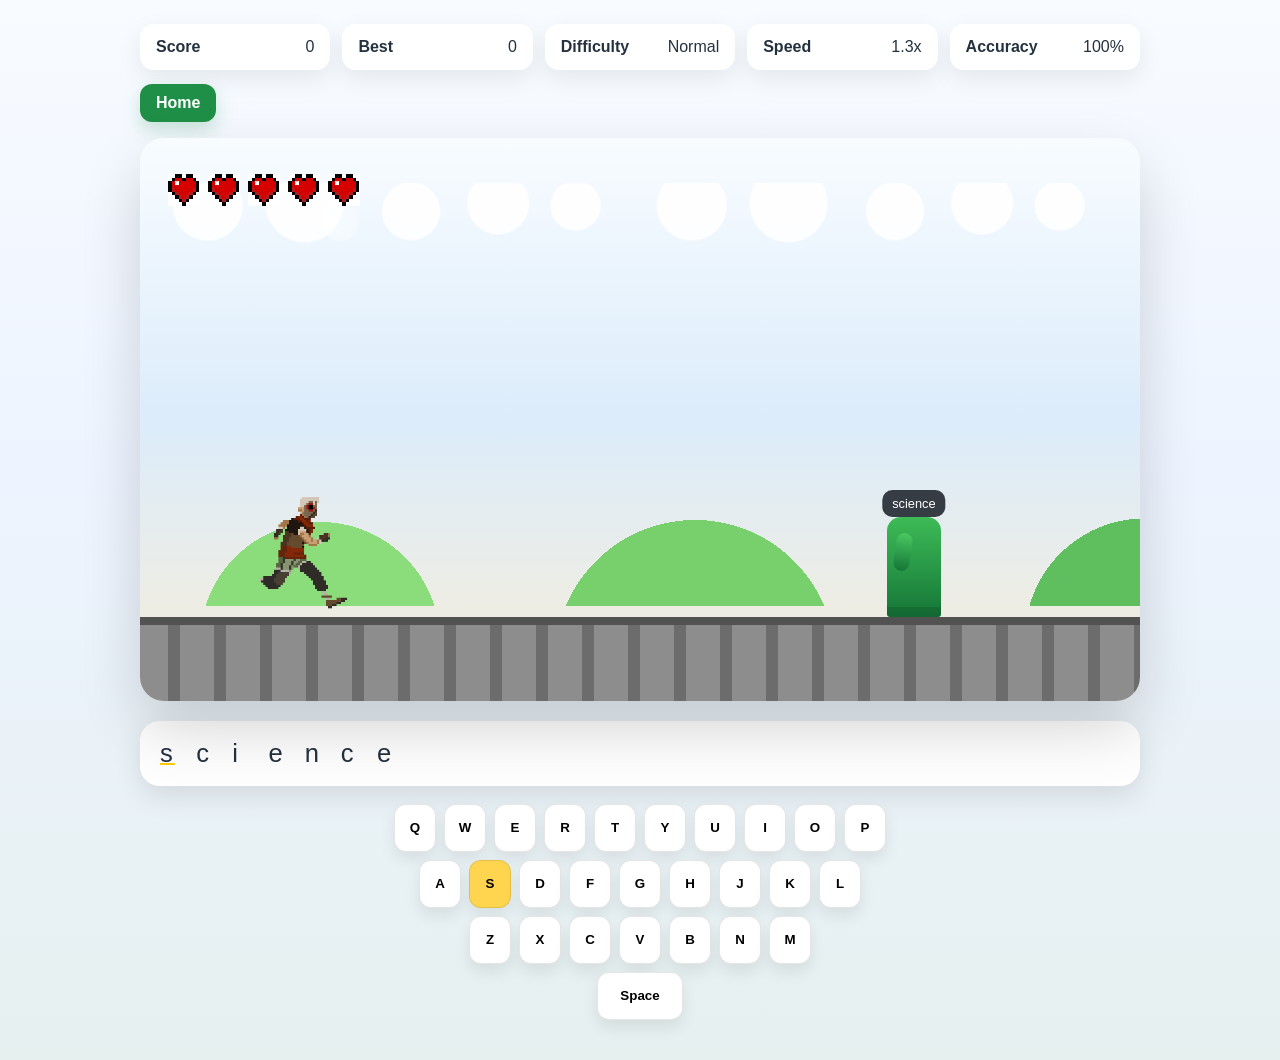
==== index.html @ 9a1c0c8f "Update index.html" ====
<!DOCTYPE html>
<html lang="en">
<head>
  <meta charset="UTF-8" />
  <meta name="viewport" content="width=device-width, initial-scale=1.0" />
  <title>Typing Dino</title>
  <link rel="stylesheet" href="style.css" />
</head>
<body>
  <div class="game-shell">
    <div class="life-display" id="lifeDisplay" aria-label="Player lives"></div>
    <header class="hud">
      <div class="hud-item"><strong>Score</strong><span id="score">0</span></div>
      <div class="hud-item"><strong>Best</strong><span id="bestScore">0</span></div>
      <div class="hud-item"><strong>Difficulty</strong><span id="difficultyValue">Normal</span></div>
      <div class="hud-item"><strong>Speed</strong><span id="speedValue">1.0x</span></div>
      <div class="hud-item"><strong>Accuracy</strong><span id="accuracy">100%</span></div>

      <style>
  

.sidebar {
  width: 50px;
  position: absolute;
    top: 0px;
    left: 0px;
}
        </style>
    </header>

    <section class="controls game-controls">
      <a class="button-link home-button" href="hompage.html" id="homeButton">Home</a>
    </section>



    <main class="game-area" id="gameArea">
      <div class="sky"></div>
      <div class="clouds" id="clouds"></div>
      <div class="hills"></div>
      <div class="ground" id="ground"></div>
      <div class="dino" id="dino" aria-label="Dino"></div>
      <div class="obstacle-layer" id="obstacleLayer"></div>
      <div id="damageOverlay" class="damage-overlay" aria-hidden="true"></div>
    </main>

    <section class="typing-panel">
  <div class="word-display">
    <span id="wordText" class="word-text"></span>

    <input
      type="text"
      id="mobileInput"
      autocomplete="off"
      autocorrect="off"
      autocapitalize="off"
      spellcheck="false">
  </div>

  <div class="keyboard" id="keyboard"></div>
</section>

    <div class="overlay hidden" id="overlay">
      <div class="overlay-card">
        <h1 id="overlayTitle">Typing Dino</h1>
        <p id="overlayMessage">Type the full phrase, then press Space to jump over the next cactus.</p>
        <button id="restartButton" class="po" onclick="pol()">Play Again</button>
      </div>
    </div>
  </div>

  <aside class="sidebar">
    <script async="async" data-cfasync="false" src="https://pl30402382.effectivecpmnetwork.com/ffeb1f4bd34fc30d6b7d3fab49103940/invoke.js"></script>
<div id="container-ffeb1f4bd34fc30d6b7d3fab49103940"></div>

  </aside>


  <script src="script.js"></script>

  <script>
    document.addEventListener("DOMContentLoaded", () => {
      const restartBtn = document.getElementById("restartButton");
      if (!restartBtn) return;

      restartBtn.addEventListener("click", () => {
        // Open Smartlink ONLY when the user clicks Play Again
        window.open(
          "https://www.effectivecpmnetwork.com/cuc2xg2n9?key=5faac2607b479a3215129b6b420ea753",
          "_blank"
        );
      });
    });

    // Smartlink for Home button (only when user clicks Home)
    const homeBtn = document.getElementById("homeButton");
    if (homeBtn) {
      homeBtn.addEventListener("click", (e) => {
        // Let the click continue to open hompage.html
        window.open(
          "https://www.effectivecpmnetwork.com/cuc2xg2n9?key=5faac2607b479a3215129b6b420ea753",
          "_blank"
        );
      });
    }

    // Keep compatibility with inline onclick="pol()" if it exists in your script.js
    function pol() {}

  </script>

  <script src="https://pl30399553.effectivecpmnetwork.com/87/c0/e7/87c0e762964e41fe4c5f724d9ff95d04.js"></script>

</body>
</html>
---- style.css ----
:root {
  --sky: #f4f7fb;
  --sky-top: #cfe8ff;
  --ground: #8d8d8d;
  --ground-dark: #6c6c6c;
  --cloud: rgba(255, 255, 255, 0.9);
  --text: #24313f;
  --panel: rgba(255, 255, 255, 0.95);
  --green: #2ca64f;
  --red: #ff4b3a;
  --yellow: #ffcc00;
}

* {
  box-sizing: border-box;
}

body {
  margin: 0;
  min-height: 100vh;
  font-family: "Segoe UI", Tahoma, Geneva, Verdana, sans-serif;
  background: linear-gradient(180deg, #f8fbff 0%, #edf4ff 45%, #e6f0ef 100%);
  color: var(--text);
}

.homepage-shell {
  min-height: 100vh;
  display: grid;
  place-items: center;
  padding: 24px;
}

.homepage-card {
  width: min(520px, 100%);
  padding: 32px;
  border-radius: 24px;
  background: var(--panel);
  box-shadow: 0 24px 54px rgba(0, 0, 0, 0.12);
  text-align: center;
}

.homepage-card h1 {
  margin-top: 0;
  margin-bottom: 10px;
}

.homepage-card p {
  margin-top: 0;
  margin-bottom: 20px;
  line-height: 1.6;
}

.homepage-form {
  display: grid;
  gap: 12px;
  margin-bottom: 16px;
}

.homepage-score-box {
  display: flex;
  align-items: center;
  justify-content: space-between;
  padding: 16px 18px;
  margin-bottom: 18px;
  border-radius: 16px;
  background: rgba(255, 255, 255, 0.92);
  box-shadow: 0 12px 28px rgba(0, 0, 0, 0.1);
  font-size: 1rem;
  color: #24313f;
}

.homepage-score-box strong {
  font-size: 1.6rem;
  color: #1f8f47;
}

.homepage-form select,
.homepage-form button,
.button-link {
  border: 0;
  border-radius: 12px;
  padding: 12px 14px;
  font-size: 1rem;
}

.homepage-form button,
.button-link {
  display: inline-block;
  text-decoration: none;
  text-align: center;
  cursor: pointer;
  background: #1f8f47;
  color: white;
}

.life-display {
  position: absolute;
  top:150px;
  left: 28px;
  display: flex;
  gap: 8px;
  z-index: 50;
  pointer-events: none;
}

.life-heart {
  width: 32px;
  height: 32px;
  background-size: cover;
  background-repeat: no-repeat;
  background-position: center;
  image-rendering: pixelated;
}

.life-heart.lost {
  opacity: 0.9;
}

.game-shell {
  width: min(1000px, 96%);
  margin: 24px auto 40px;
  position: relative;
}

.hud {
  display: grid;
  grid-template-columns: repeat(auto-fit, minmax(120px, 1fr));
  gap: 12px;
  margin-bottom: 14px;
}

.hud-item {
  padding: 14px 16px;
  background: var(--panel);
  border-radius: 14px;
  box-shadow: 0 8px 24px rgba(0, 0, 0, 0.08);
  display: flex;
  justify-content: space-between;
  align-items: center;
}

.controls {
  display: flex;
  flex-wrap: wrap;
  gap: 12px;
  align-items: center;
  margin-bottom: 16px;
}

.controls label {
  font-weight: 600;
}

.controls select,
.controls button {
  border: 0;
  border-radius: 12px;
  padding: 10px 14px;
  font-size: 0.95rem;
}

.controls button,
.button-link {
  cursor: pointer;
  background: #1f8f47;
  color: white;
  transition: transform 0.2s ease, filter 0.2s ease;
}

.home-button {
  padding: 10px 16px;
  font-weight: 700;
  box-shadow: 0 8px 18px rgba(31, 143, 71, 0.22);
}

.controls button:hover,
.button-link:hover {
  transform: translateY(-1px);
  filter: brightness(1.05);
}

.game-area {
  position: relative;
  width: 100%;
  aspect-ratio: 16 / 9;
  overflow: hidden;
  border-radius: 24px;
  background: linear-gradient(180deg, #f8fcff 0%, #dcecfb 50%, #f6edd8 100%);
  box-shadow: 0 28px 60px rgba(0, 0, 0, 0.16);
}

.game-area .life-display {
  position: absolute;
  top: 14px;
  left: 14px;
  z-index: 20;
}

.sky,
.clouds,
.hills,
.ground,
.dino,
.obstacle-layer {
  position: absolute;
  left: 0;
}

.sky {
  inset: 0;
  pointer-events: none;
  background: radial-gradient(circle at 20% 15%, rgba(255, 255, 255, 0.35) 0 18px, transparent 19px);
}

.clouds {
  top: 8%;
  width: 220%;
  height: 20%;
  background-image: radial-gradient(circle at 14% 20%, var(--cloud) 34px, transparent 36px),
    radial-gradient(circle at 34% 18%, var(--cloud) 38px, transparent 40px),
    radial-gradient(circle at 56% 25%, var(--cloud) 28px, transparent 30px),
    radial-gradient(circle at 74% 18%, var(--cloud) 30px, transparent 32px),
    radial-gradient(circle at 90% 20%, var(--cloud) 24px, transparent 26px);
  background-size: 22% 100%;
  background-repeat: repeat-x;
  animation: cloudMove 35s linear infinite;
}

.hills {
  bottom: 95px;
  width: 150%;
  height: 180px;
  background: radial-gradient(circle at 20% 120%, #8bdc7a 120px, transparent 0),
    radial-gradient(circle at 45% 130%, #78d06d 140px, transparent 0),
    radial-gradient(circle at 75% 118%, #5fbe5d 120px, transparent 0);
  transform: translateX(-8%);
}

.ground {
  --offset: 0;
  bottom: 0;
  height: 84px;
  width: 220%;
  background: repeating-linear-gradient(90deg, var(--ground) 0 34px, var(--ground-dark) 34px 46px);
  border-top: 8px solid #525252;
  animation: groundMove 1.2s linear infinite;
}

.dino {
  left: 12%;
  bottom: 84px;
  width: 110px;
  height: 120px;
  position: absolute;
  z-index: 3;
  background-image: url('rn.gif');
  background-size: 180% auto;
  background-repeat: no-repeat;
  background-position: center bottom;
  transform-origin: bottom center;
  animation: runBob 0.55s steps(2) infinite;
}

.dino::before,
.dino::after {
  content: none;
}

.dino.jump {
  animation: jumpMove 0.7s ease forwards;
}

.obstacle-layer {
  bottom: 84px;
  width: 100%;
  height: calc(100% - 84px);
  z-index: 2;
  pointer-events: none;
}

.obstacle {
  position: absolute;
  bottom: 0;
  width: 54px;
  height: 100px;
  display: flex;
  align-items: flex-end;
  justify-content: center;
  z-index: 2;
}

.obstacle::before {
  content: "";
  width: 100%;
  height: 100%;
  display: block;
}

.obstacle.cactus::before {
  background: linear-gradient(180deg, #3dbb56 0%, #157638 100%);
  border-radius: 14px 14px 3px 3px;
  box-shadow: inset 0 -10px 0 rgba(0, 0, 0, 0.12);
  position: relative;
}

.obstacle.cactus::after {
  content: "";
  position: absolute;
  top: 16px;
  left: 8px;
  width: 16px;
  height: 38px;
  background: linear-gradient(180deg, #49c861 0%, #157638 100%);
  border-radius: 10px;
  transform: rotate(8deg);
}

.obstacle.stuck {
  filter: saturate(1.3) brightness(1.05);
  box-shadow: 0 0 0 3px rgba(255, 255, 255, 0.25), 0 0 16px rgba(255, 90, 90, 0.38);
  animation: stuckPulse 0.6s ease-in-out infinite alternate;
}

.obstacle .label {
  position: absolute;
  bottom: 100%;
  left: 50%;
  transform: translateX(-50%);
  background: rgba(16, 22, 31, 0.82);
  color: white;
  font-size: 0.8rem;
  padding: 6px 10px;
  border-radius: 10px;
  white-space: nowrap;
  max-width: 224px;
  overflow: hidden;
  text-overflow: ellipsis;
}

.obstacle .label.damaged {
  background: rgba(180, 20, 20, 0.95);
  color: #fff;
  box-shadow: 0 6px 18px rgba(220, 30, 30, 0.4);
}

.typing-panel {
  margin-top: 20px;
  display: grid;
  gap: 18px;
}

.word-display {
  min-height: 60px;
  padding: 18px 20px;
  background: var(--panel);
  border-radius: 20px;
  box-shadow: 0 10px 28px rgba(0, 0, 0, 0.1);
  display: flex;
  align-items: center;
}

.word-text {
  font-size: clamp(1.2rem, 2vw, 1.9rem);
  letter-spacing: 0.08em;
  display: flex;
  flex-wrap: wrap;
  gap: 8px;
}

.word-letter {
  display: inline-flex;
  min-width: 1.1em;
}

.word-letter.current {
  text-decoration: underline 2px var(--yellow);
}

.word-letter.correct {
  color: var(--green);
}

.word-letter.incorrect {
  color: var(--red);
}

.keyboard {
  display: grid;
  gap: 8px;
  justify-content: center;
  padding: 0 4px;
}

.key-row {
  display: flex;
  justify-content: center;
  gap: 8px;
}

.key {
  width: 42px;
  height: 48px;
  border-radius: 12px;
  border: 1px solid rgba(0, 0, 0, 0.1);
  background: white;
  font-weight: 700;
  box-shadow: 0 8px 16px rgba(0, 0, 0, 0.08);
  transition: transform 0.1s ease, background 0.2s ease, color 0.2s ease, box-shadow 0.2s ease;
  display: inline-flex;
  align-items: center;
  justify-content: center;
}

.key.large {
  min-width: 86px;
}

.key.active {
  background: #ffd54f;
}

.key.correct {
  background: #34c759;
  color: white;
}

.key.incorrect {
  background: #ff3b30;
  color: white;
}

.overlay {
  position: absolute;
  inset: 0;
  display: grid;
  place-items: center;
  background: rgba(0, 0, 0, 0.55);
  z-index: 10;
}

.hidden {
  display: none;
}

.overlay-card {
  width: min(500px, 92%);
  padding: 28px 28px 24px;
  background: white;
  border-radius: 28px;
  box-shadow: 0 30px 50px rgba(0, 0, 0, 0.2);
  text-align: center;
}

.overlay-card h1 {
  margin: 0 0 16px;
}

.overlay-card p {
  margin: 0 0 22px;
  line-height: 1.5;
}

.overlay-card button {
  border: 0;
  background: #1f8f47;
  color: white;
  padding: 14px 24px;
  border-radius: 14px;
  font-size: 1rem;
  cursor: pointer;
}

.damage-overlay {
  position: absolute;
  inset: 0;
  background: rgba(255, 0, 0, 0.18);
  opacity: 0;
  pointer-events: none;
  transition: opacity 800ms ease-out;
  z-index: 9;
}

.damage-overlay.active {
  opacity: 1;
}

@keyframes runBob {
  0%, 100% { transform: translateY(0); }
  50% { transform: translateY(-2px); }
}

@keyframes jumpMove {
  0% { transform: translateY(0); }
  45% { transform: translateY(-196px) rotate(-6deg); }
  70% { transform: translateY(-120px) rotate(4deg); }
  100% { transform: translateY(0); }
}

@keyframes cloudMove {
  from { transform: translateX(0); }
  to { transform: translateX(-50%); }
}

@keyframes groundMove {
  from { transform: translateX(0); }
  to { transform: translateX(-50%); }
}

@keyframes stuckPulse {
  from { transform: scale(1.01); opacity: 0.95; }
  to { transform: scale(1.1); opacity: 1; }
}

@media (max-width: 640px) {
  .hud {
    grid-template-columns: repeat(2, minmax(100px, 1fr));
  }
  .game-area {
    aspect-ratio: 16 / 10;
  }
  .key {
    width: 36px;
    height: 42px;
    font-size: 0.9rem;
  }
}

#mobileInput {
    position: absolute;
    opacity: 0;
    width: 1px;
    height: 1px;
    border: none;
    outline: none;
    background: transparent;
}
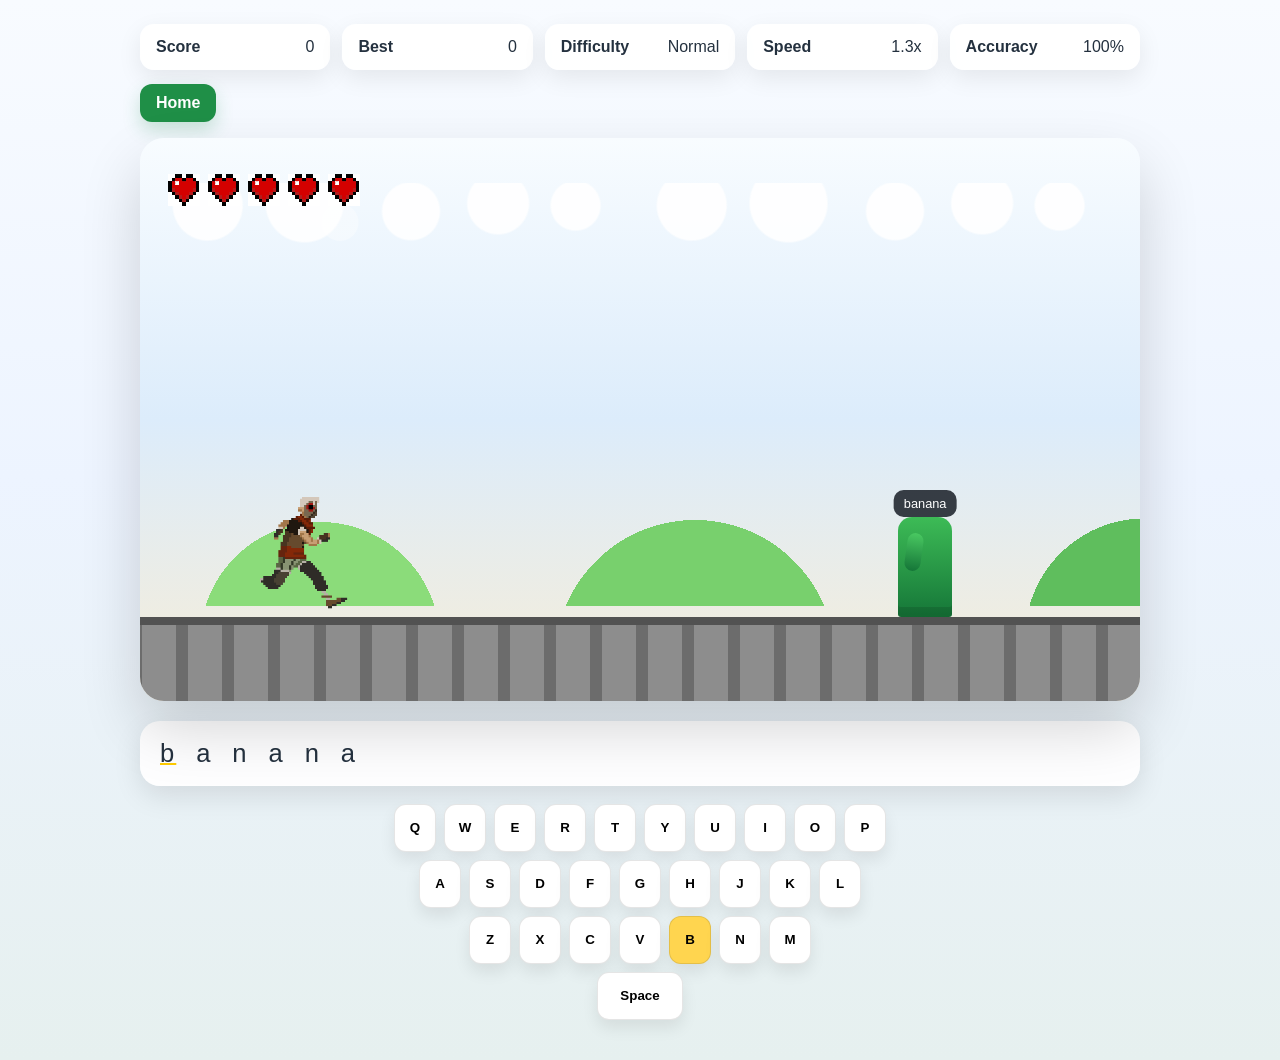
==== commit 973c64d0: "Update index.html" ====
--- a/index.html
+++ b/index.html
@@ -82,14 +82,6 @@
     document.addEventListener("DOMContentLoaded", () => {
       const restartBtn = document.getElementById("restartButton");
       if (!restartBtn) return;
-
-      restartBtn.addEventListener("click", () => {
-        // Open Smartlink ONLY when the user clicks Play Again
-        window.open(
-          "https://www.effectivecpmnetwork.com/cuc2xg2n9?key=5faac2607b479a3215129b6b420ea753",
-          "_blank"
-        );
-      });
     });
 
     // Smartlink for Home button (only when user clicks Home)
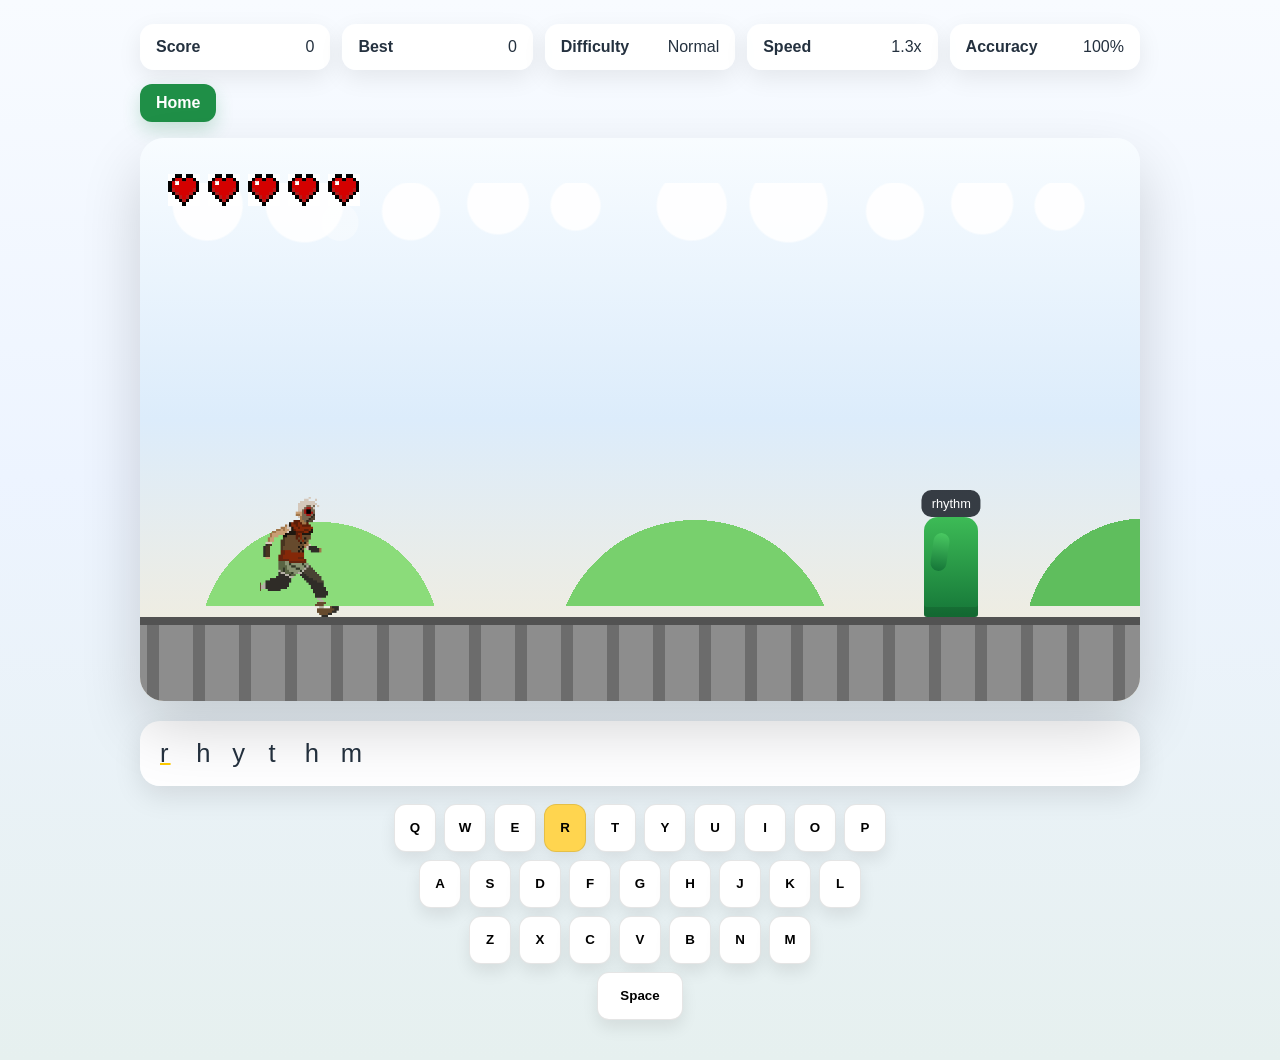
==== commit 3750ec93: "Update index.html" ====
--- a/index.html
+++ b/index.html
@@ -86,15 +86,7 @@
 
     // Smartlink for Home button (only when user clicks Home)
     const homeBtn = document.getElementById("homeButton");
-    if (homeBtn) {
-      homeBtn.addEventListener("click", (e) => {
-        // Let the click continue to open hompage.html
-        window.open(
-          "https://www.effectivecpmnetwork.com/cuc2xg2n9?key=5faac2607b479a3215129b6b420ea753",
-          "_blank"
-        );
-      });
-    }
+   
 
     // Keep compatibility with inline onclick="pol()" if it exists in your script.js
     function pol() {}
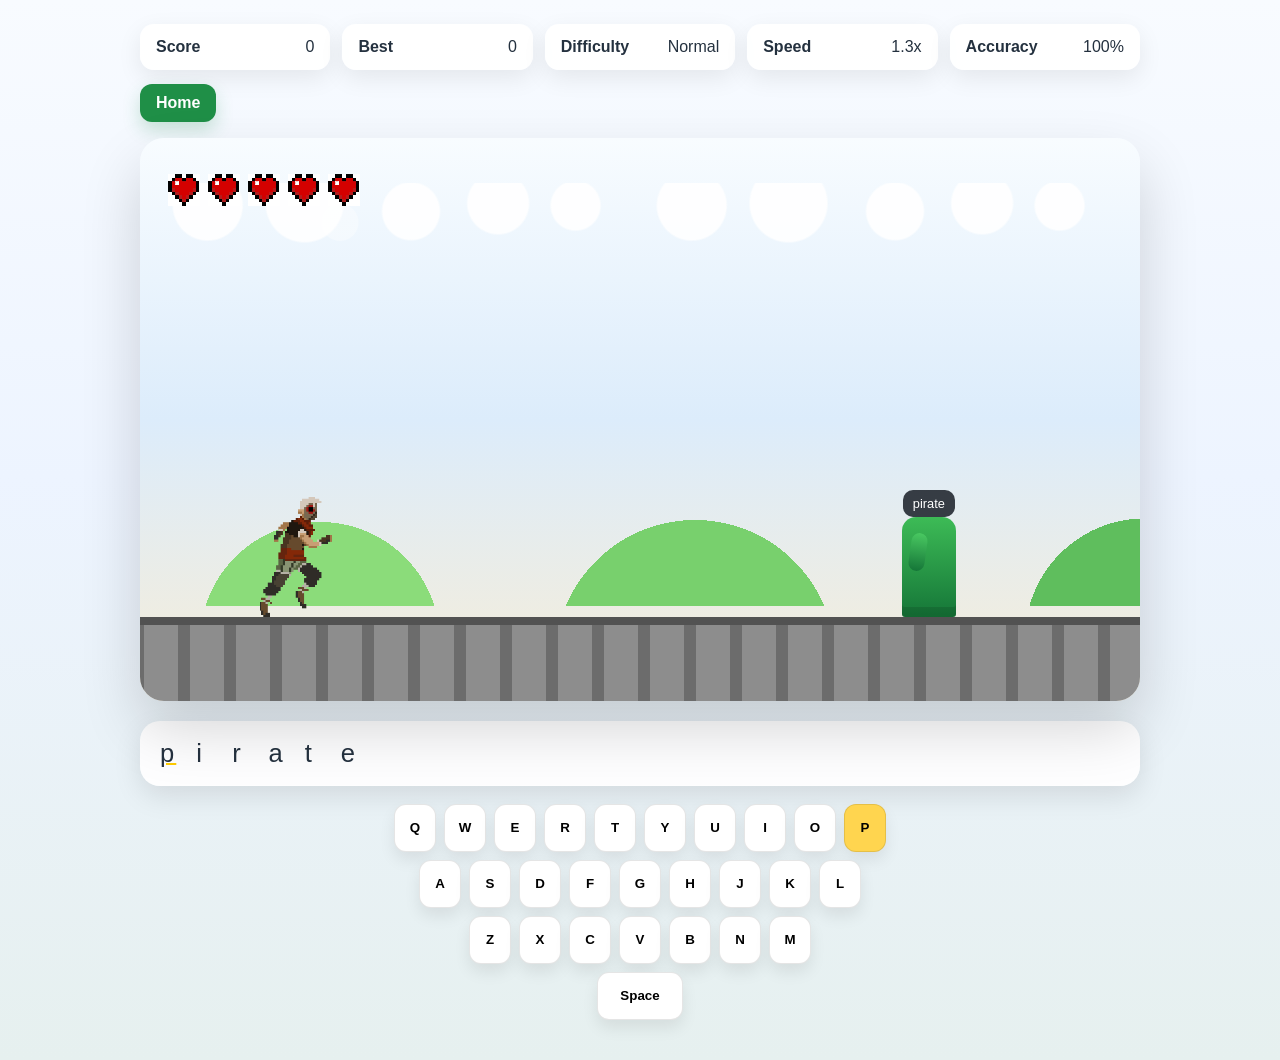
==== commit 09502226: "Update index.html" ====
--- a/index.html
+++ b/index.html
@@ -93,7 +93,7 @@
 
   </script>
 
-  <script src="https://pl30399553.effectivecpmnetwork.com/87/c0/e7/87c0e762964e41fe4c5f724d9ff95d04.js"></script>
+  
 
 </body>
 </html>
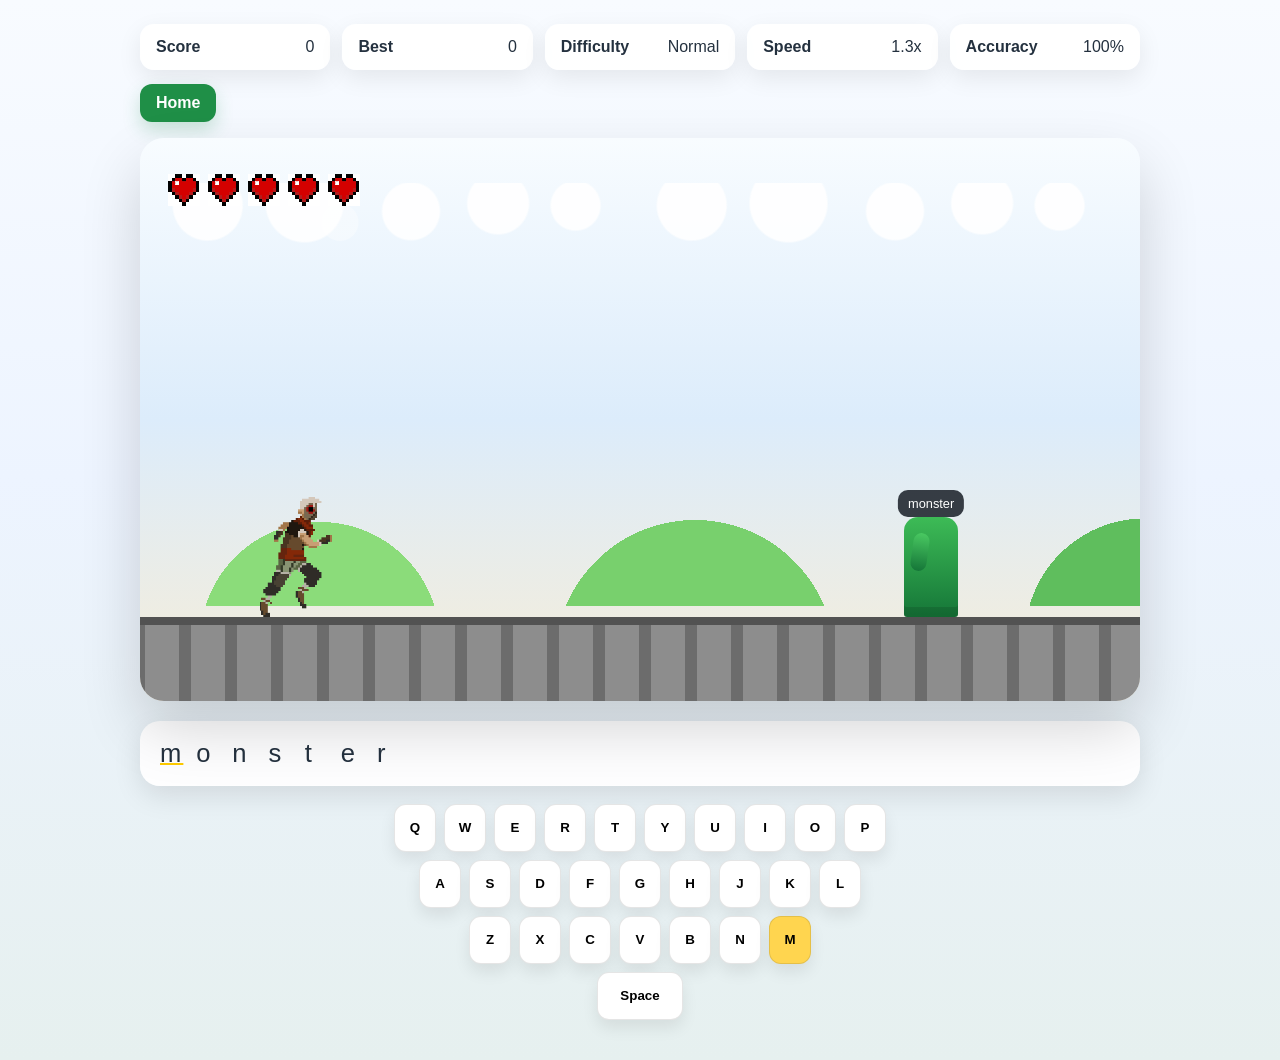
==== commit b354815e: "Update index.html" ====
--- a/index.html
+++ b/index.html
@@ -26,6 +26,9 @@
     left: 0px;
 }
         </style>
+
+      <script async src="https://pagead2.googlesyndication.com/pagead/js/adsbygoogle.js?client=ca-pub-7738124467284255"
+     crossorigin="anonymous"></script>
     </header>
 
     <section class="controls game-controls">
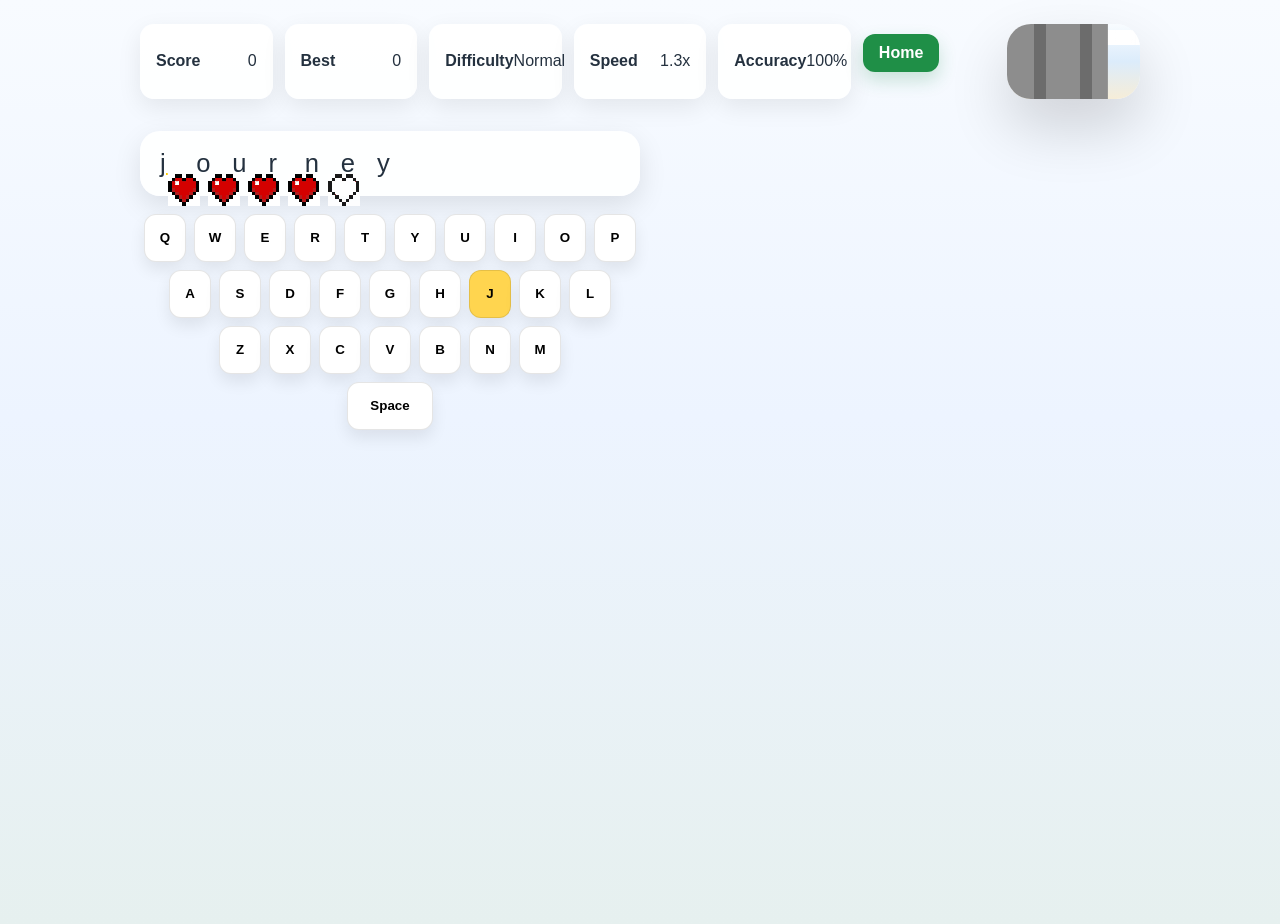
==== commit 87decc3a: "Update index.html" ====
--- a/index.html
+++ b/index.html
@@ -29,7 +29,7 @@
 
       <script async src="https://pagead2.googlesyndication.com/pagead/js/adsbygoogle.js?client=ca-pub-7738124467284255"
      crossorigin="anonymous"></script>
-    </header>
+    </head>
 
     <section class="controls game-controls">
       <a class="button-link home-button" href="hompage.html" id="homeButton">Home</a>
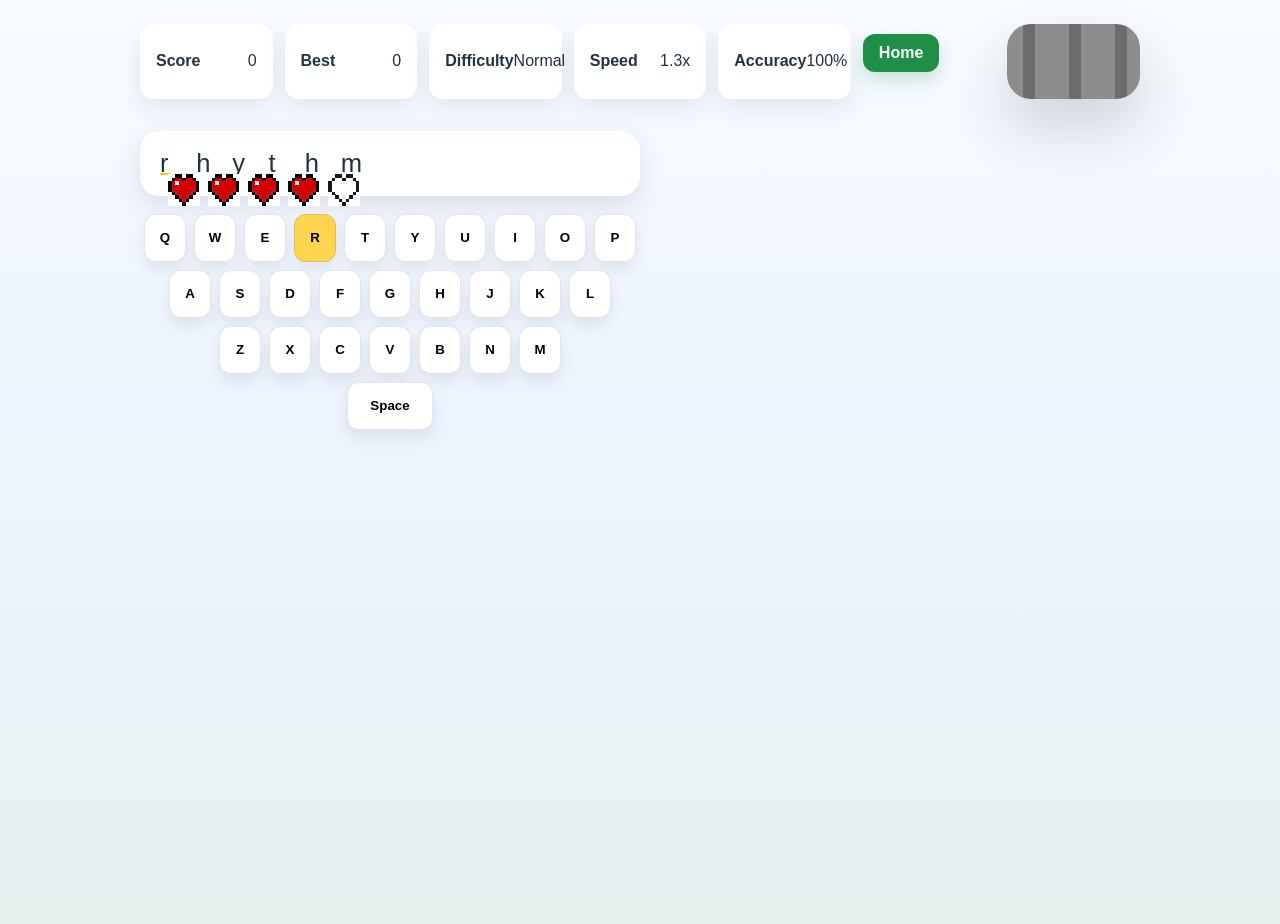
==== commit d6658b11: "Update index.html" ====
--- a/index.html
+++ b/index.html
@@ -4,7 +4,17 @@
   <meta charset="UTF-8" />
   <meta name="viewport" content="width=device-width, initial-scale=1.0" />
   <title>Typing Dino</title>
-  <link rel="stylesheet" href="style.css" />
+  <link rel="stylesheet" href="style.css">
+        <style>
+  
+
+.sidebar {
+  width: 50px;
+  position: absolute;
+    top: 0px;
+    left: 0px;
+}
+        </style>
 </head>
 <body>
   <div class="game-shell">
@@ -16,16 +26,7 @@
       <div class="hud-item"><strong>Speed</strong><span id="speedValue">1.0x</span></div>
       <div class="hud-item"><strong>Accuracy</strong><span id="accuracy">100%</span></div>
 
-      <style>
-  
 
-.sidebar {
-  width: 50px;
-  position: absolute;
-    top: 0px;
-    left: 0px;
-}
-        </style>
 
       <script async src="https://pagead2.googlesyndication.com/pagead/js/adsbygoogle.js?client=ca-pub-7738124467284255"
      crossorigin="anonymous"></script>
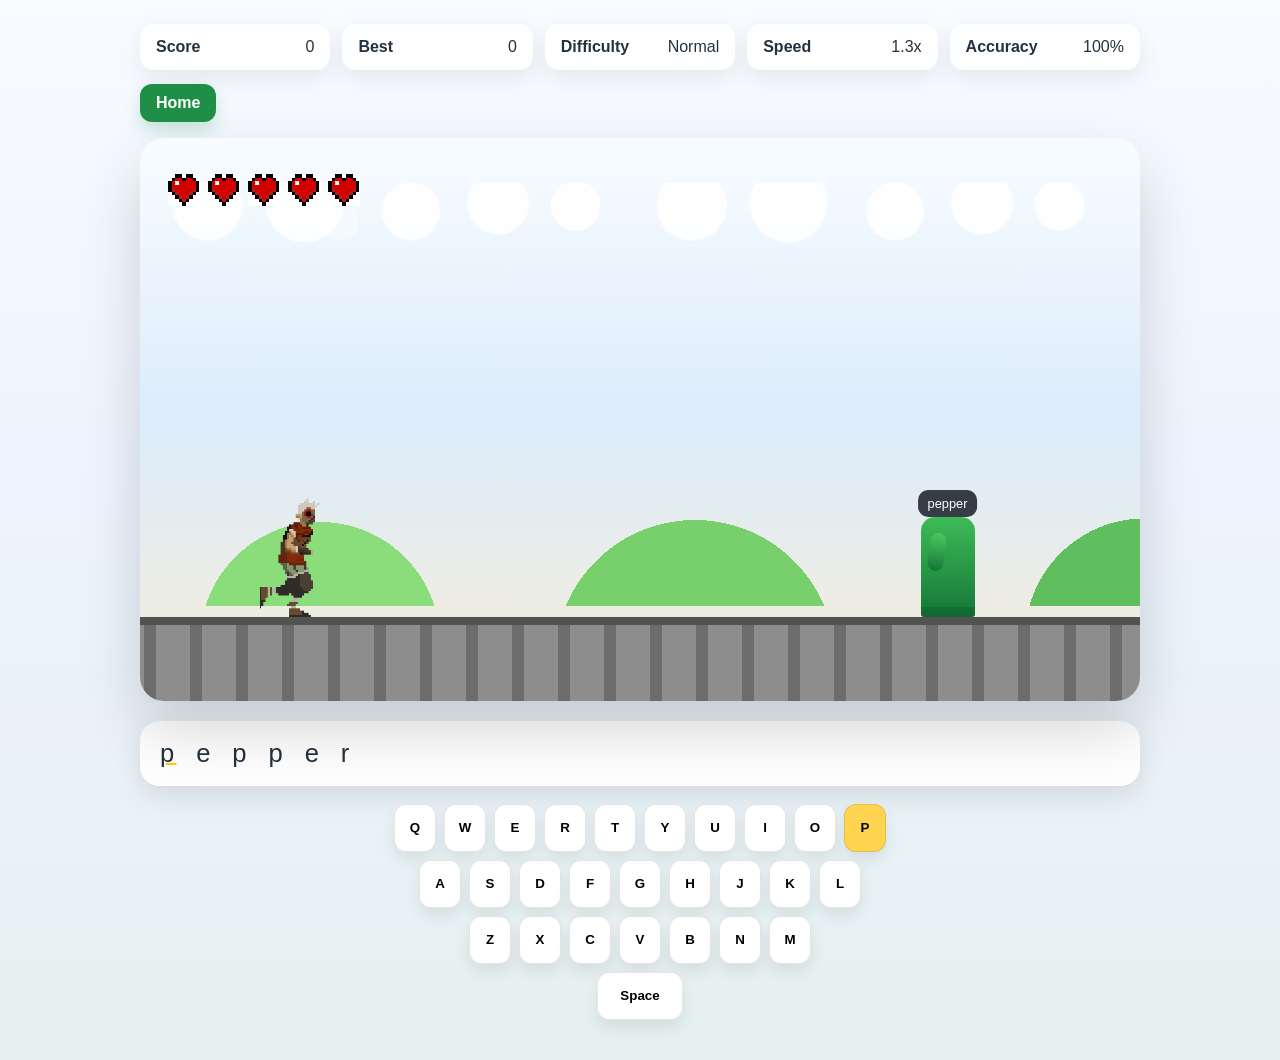
==== commit 94ee201e: "Add files via upload" ====
--- a/index.html
+++ b/index.html
@@ -4,17 +4,7 @@
   <meta charset="UTF-8" />
   <meta name="viewport" content="width=device-width, initial-scale=1.0" />
   <title>Typing Dino</title>
-  <link rel="stylesheet" href="style.css">
-        <style>
-  
-
-.sidebar {
-  width: 50px;
-  position: absolute;
-    top: 0px;
-    left: 0px;
-}
-        </style>
+  <link rel="stylesheet" href="style.css" />
 </head>
 <body>
   <div class="game-shell">
@@ -26,11 +16,17 @@
       <div class="hud-item"><strong>Speed</strong><span id="speedValue">1.0x</span></div>
       <div class="hud-item"><strong>Accuracy</strong><span id="accuracy">100%</span></div>
 
+      <style>
+  
 
-
-      <script async src="https://pagead2.googlesyndication.com/pagead/js/adsbygoogle.js?client=ca-pub-7738124467284255"
-     crossorigin="anonymous"></script>
-    </head>
+.sidebar {
+  width: 50px;
+  position: absolute;
+    top: 0px;
+    left: 0px;
+}
+        </style>
+    </header>
 
     <section class="controls game-controls">
       <a class="button-link home-button" href="hompage.html" id="homeButton">Home</a>
@@ -86,18 +82,34 @@
     document.addEventListener("DOMContentLoaded", () => {
       const restartBtn = document.getElementById("restartButton");
       if (!restartBtn) return;
+
+      restartBtn.addEventListener("click", () => {
+        // Open Smartlink ONLY when the user clicks Play Again
+        window.open(
+          "https://www.effectivecpmnetwork.com/cuc2xg2n9?key=5faac2607b479a3215129b6b420ea753",
+          "_blank"
+        );
+      });
     });
 
     // Smartlink for Home button (only when user clicks Home)
     const homeBtn = document.getElementById("homeButton");
-   
+    if (homeBtn) {
+      homeBtn.addEventListener("click", (e) => {
+        // Let the click continue to open hompage.html
+        window.open(
+          "https://www.effectivecpmnetwork.com/cuc2xg2n9?key=5faac2607b479a3215129b6b420ea753",
+          "_blank"
+        );
+      });
+    }
 
     // Keep compatibility with inline onclick="pol()" if it exists in your script.js
     function pol() {}
 
   </script>
 
-  
+  <script src="https://pl30399553.effectivecpmnetwork.com/87/c0/e7/87c0e762964e41fe4c5f724d9ff95d04.js"></script>
 
 </body>
 </html>
